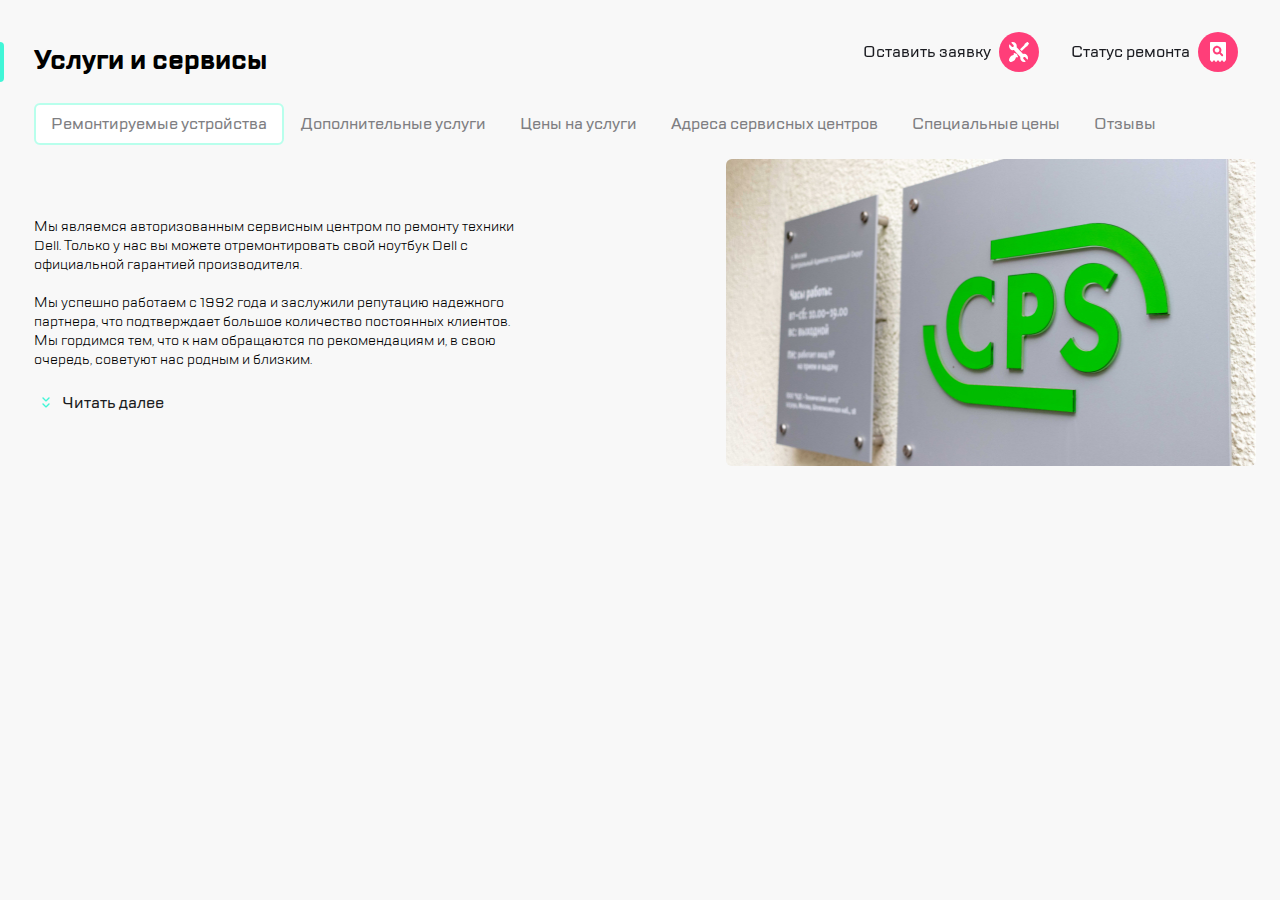
==== index.html @ 5c280b54 "first commit" ====
<!DOCTYPE html>
<html lang="ru">
  <head>
    <meta charset="UTF-8" />
    <meta http-equiv="X-UA-Compatible" content="IE=edge" />
    <meta name="viewport" content="width=device-width, initial-scale=1.0" />
    <link href="css/fonts.css" rel="stylesheet" />
    <link href="css/styles.css" rel="stylesheet" />
    <title>CPS</title>
  </head>
  <body class="body">
    <header class="header">
      <nav class="navigation">
        <div class="navigation__inner-left">
          <a class="navigation__item navigation__item--icon--menu" href="#">
          </a>
          <a class="navigation__logo" href="#">
            <img src="img/svg/CPS-logo.svg" alt="Логотип CPS" />
          </a>
        </div>
        <div class="navigation__inner-right">
          <div class="navigation__additionally">
            <a class="navigation__item navigation__item--icon--phone" href="#">
            </a>
            <a class="navigation__item navigation__item--icon--chat" href="#">
            </a>
            <a class="navigation__item navigation__item--icon--avatar" href="#">
            </a>
          </div>
          <a class="navigation__button" href="#">
            <span class="navigation__text">Оставить заявку</span>
            <div class="navigation__item navigation__item--icon--prefs"></div>
          </a>
          <a class="navigation__button" href="#">
            <span class="navigation__text">Статус ремонта</span>
            <div class="navigation__item navigation__item--icon--search"></div>
          </a>
        </div>
      </nav>
    </header>

    <main class="main">
      <div class="wrapper">
        <div class="title">
          <h1>Услуги и сервисы</h1>
        </div>

        <div class="slide-menu">
          <button class="slide-menu__item slide-menu__item--active text">
            Ремонтируемые устройства
          </button>
          <button class="slide-menu__item text">Дополнительные услуги</button>
          <button class="slide-menu__item text">Цены на услуги</button>
          <button class="slide-menu__item text">
            Адреса сервисных центров
          </button>
          <button class="slide-menu__item text">Специальные цены</button>
          <button class="slide-menu__item text">Отзывы</button>
        </div>
      </div>

      <div class="container">
        <div class="wrapper">
          <p class="description">
            Мы являемся авторизованным сервисным центром по ремонту техники
            Dell. Только у нас вы можете отремонтировать свой ноутбук Dell с
            официальной гарантией производителя.<br /><br />
            Мы успешно работаем с 1992 года и заслужили репутацию надежного
            партнера, что подтверждает большое количество постоянных клиентов.
            Мы гордимся тем, что к нам обращаются по рекомендациям и, в свою
            очередь, советуют нас родным и близким.
          </p>

          <button class="read-more">
            <img src="img/svg/readmore.svg" alt="" />
            <span class="read-more__text text">Читать далее</span>
          </button>
        </div>
        <img class="image" src="img/CPS.jpg" alt="CPS баннер" />
      </div>
    </main>
  </body>
</html>
---- css/fonts.css ----
@font-face {
    font-family: 'TT Lakes';
    src: url('../fonts/TTLakes-Regular.ttf');
    src: local('../fonts/TT Lakes Regular'), local('TTLakes-Regular'),
        url('../fonts/TTLakes-Regular.eot?#iefix') format('embedded-opentype'),
        url('../fonts/TTLakes-Regular.woff') format('woff'),
        url('../fonts/TTLakes-Regular.ttf') format('truetype');
    font-weight: normal;
    font-style: normal;
}

@font-face {
    font-family: 'TT Lakes';
    src: url('../fonts/TTLakes-Bold.eot');
    src: local('../fonts/TT Lakes Bold'), local('TTLakes-Bold'),
        url('../fonts/TTLakes-Bold.eot?#iefix') format('embedded-opentype'),
        url('../fonts/TTLakes-Bold.woff') format('woff'),
        url('../fonts/TTLakes-Bold.ttf') format('truetype');
    font-weight: bold;
    font-style: normal;
}

@font-face {
    font-family: 'TT Lakes';
    src: url('../fonts/TTLakes-Medium.eot');
    src: local('../fonts/TT Lakes Medium'), local('TTLakes-Medium'),
        url('../fonts/TTLakes-Medium.eot?#iefix') format('embedded-opentype'),
        url('../fonts/TTLakes-Medium.woff') format('woff'),
        url('../fonts/TTLakes-Medium.ttf') format('truetype');
    font-weight: 500;
    font-style: normal;
}
---- css/styles.css ----
html {
    box-sizing: border-box;
}

*,
*:before,
*:after {
    box-sizing: inherit;
}

button {
    cursor: pointer;
}

.body {
    margin: 0;
    height: 100vh;

    font-family: 'TT Lakes';
    font-size: 14.4px;
}

.text {
    font-family: 'TT Lakes';
    font-size: 16px;
    font-weight: 500;
    color: #7E7E82;
}

@media (min-width: 320px) {

    /* ================ Header ================*/
    .header {
        height: 88px;
        border-bottom: 1px solid #D9FFF5;
        background-color: #fff;
        width: 100%;
        position: fixed;
        z-index: 1;
    }

    /* ================ Navigation ================*/
    .navigation {
        display: flex;
        margin: 18px 16px;
    }

    .navigation__inner-left,
    .navigation__inner-right {
        display: flex;
        align-items: center;
        width: 100%;
    }

    .navigation__inner-left {
        justify-content: flex-start;
    }

    .navigation__inner-right {
        justify-content: flex-end;
    }

    .navigation__additionally {
        display: none;
    }

    .navigation__item {
        background-color: #FF3E79;
        height: 40px;
        width: 40px;
        border-radius: 50%;

        margin-right: 16px;

        background-repeat: no-repeat;
        background-position: center;
    }

    .navigation__item--icon--menu {
        background-image: url("../img/svg/menu.svg");
    }

    .navigation__item--icon--phone {
        background-image: url("../img/svg/phone.svg");
    }

    .navigation__item--icon--chat {
        background-image: url("../img/svg/chat.svg");
    }

    .navigation__item--icon--avatar {
        background-image: url("../img/svg/avatar.svg");
    }

    .navigation__item--icon--prefs {
        background-image: url("../img/svg/prefs.svg");
    }

    .navigation__item--icon--search {
        background-image: url("../img/svg/search.svg");
    }

    .navigation__logo {
        padding-right: 16px;
        border-right: 1px solid #EAEAEA;
        margin-right: 16px;
    }

    .navigation__button {
        margin-right: 16px;
    }

    .navigation__item:last-child,
    .navigation__button:last-child {
        margin-right: 0px;
    }

    .navigation__text {
        display: none;
    }

    /* ================ Main ================*/
    .main {
        height: 100%;
        background-color: #F8F8F8;
        padding-top: 88px;
    }

    /* ================ Wrapper ================*/
    .wrapper {
        margin-left: 16px;
        margin-right: 16px;
    }

    /* ================ Title ================*/
    .title::before {
        content: "";
        background-color: #41F6D7;
        border-radius: 0px 140px 140px 0px;
        height: 40px;
        left: 0px;
        position: absolute;
        top: 113px;
        width: 4px;
        z-index: 0;
    }

    .title {
        font-size: 13.5px;
        margin-top: 27px;
    }

    /* ================ SlideMenu ================*/
    .slide-menu {
        margin-top: 25px;
        margin-bottom: 7px;
        padding-bottom: 7px;
        white-space: nowrap;
        overflow: auto;
        display: flex;
    }

    .slide-menu__item {
        padding: 8px 15px;
        border: 2px solid transparent;
        background-color: transparent;
        border-radius: 6px;
    }

    .slide-menu__item:focus,
    .slide-menu__item--active {
        border-color: #B8FFEC;
        background-color: #fff;
    }

    .slide-menu__item:hover {
        color: #1B1C21;
    }

    /* ================ Container ================*/
    .container {
        display: flex;
        flex-direction: column;
    }

    /* ================ Description ================*/
    .description {
        margin-top: 10px;
        margin-bottom: 10px;
        height: 95px;
        overflow: hidden;
    }

    /* ================ ReadMore ================*/
    .read-more {
        background-color: transparent;
        border: none;
        padding: 4.5px 8px;
    }

    .read-more__text {
        padding-left: 8px;
        color: #1B1C21;
    }

    /* ================ Image ================*/
    .image {
        margin-top: 16px;
    }

}

@media (min-width: 784px) {

    /* ================ Navigation ================*/
    .navigation {
        margin: 18px 24px;
    }

    .navigation__logo {
        padding-right: 0;
        border-right: none;
        padding-left: 20px;
        border-left: 1px solid #EAEAEA;
    }

    .navigation__item,
    .navigation__button {
        margin-right: 20px;
    }

    .navigation__additionally {
        padding-right: 20px;
        display: flex;
        margin-right: 20px;
        border-right: 1px solid #EAEAEA;
    }

    /* ================ Wrapper ================*/
    .wrapper {
        margin-left: 24px;
        margin-right: 24px;
    }

    /* ================ Container ================*/
    .container {
        flex-direction: row;
        align-items: center;
        justify-content: space-between;
        margin-right: 24px;
    }

    /* ================ Description ================*/
    .description {
        width: 312px;
        height: 150px;
    }

    /* ================ Image ================*/
    .image {
        border-radius: 6px;
        margin: 0;
        width: 360px;
        height: 208px;
    }
}

@media (min-width: 1120px) {

    /* ================ Header ================*/
    .header {
        background-color: transparent;
        border: none;
    }

    /* ================ Navigation ================*/
    .navigation {
        margin: 32px 42px;
    }

    .navigation__text {
        display: block;
        color: #1B1C21;
        font-weight: 500;
        font-size: 16px;
        margin-right: 8px;
    }

    .navigation__button {
        display: flex;
        align-items: center;

        text-decoration: none;
        margin-right: 32px;
    }

    .navigation__inner-left {
        display: none;
    }

    .navigation__additionally {
        display: none;
    }

    /* ================ Main ================*/
    .main {
        padding-top: 15px;
    }

    /* ================ Wrapper ================*/
    .wrapper {
        margin-left: 34px;
        margin-right: 34px;
    }

    /* ================ Title ================*/
    .title::before {
        top: 42px;
        /* left: 10%; */
        /* position: relative; */
    }

    /* ================ SlideMenu ================*/
    .slide-menu {
        flex-wrap: wrap;
    }

    /* ================ Description ================*/
    .description {
        width: 490px;
        height: 160px;
    }

    /* ================ Image ================*/
    .image {
        width: 530px;
        height: 307px;
    }
}
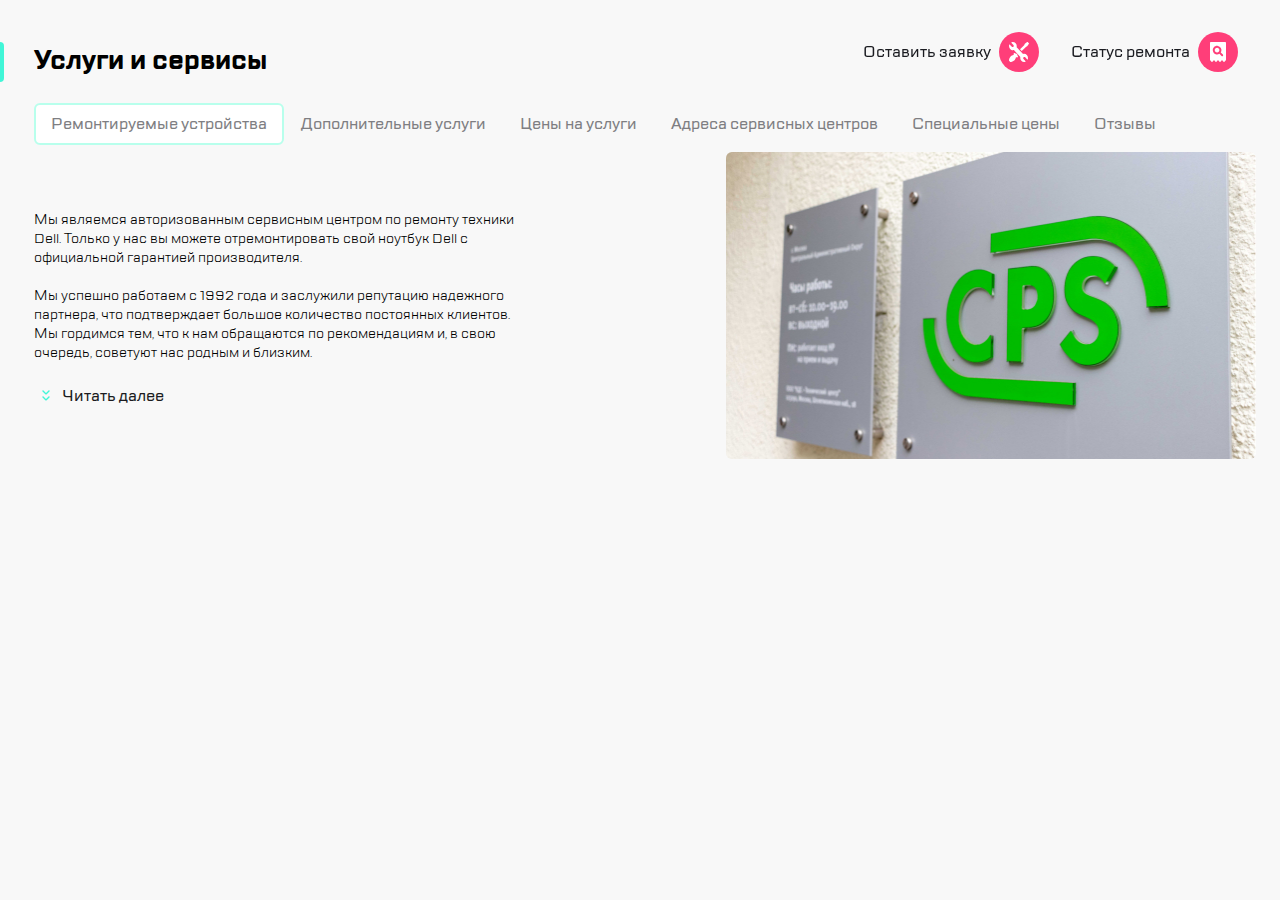
==== commit f9c48b54: "add pseudo element" ====
--- a/index.html
+++ b/index.html
@@ -17,6 +17,7 @@
           <a class="navigation__logo" href="#">
             <img src="img/svg/CPS-logo.svg" alt="Логотип CPS" />
           </a>
+          <div class="navigation__divider"></div>
         </div>
         <div class="navigation__inner-right">
           <div class="navigation__additionally">
@@ -26,6 +27,7 @@
             </a>
             <a class="navigation__item navigation__item--icon--avatar" href="#">
             </a>
+            <div class="navigation__divider"></div>
           </div>
           <a class="navigation__button" href="#">
             <span class="navigation__text">Оставить заявку</span>
--- a/css/styles.css
+++ b/css/styles.css
@@ -10,6 +10,12 @@
 
 button {
     cursor: pointer;
+}
+
+::-webkit-scrollbar {
+    width: 0px;
+    background: transparent;
+    /* make scrollbar transparent */
 }
 
 .body {
@@ -102,8 +108,13 @@
 
     .navigation__logo {
         padding-right: 16px;
-        border-right: 1px solid #EAEAEA;
-        margin-right: 16px;
+    }
+
+    .navigation__divider {
+        height: 32px;
+        width: 2px;
+        background-color: #EAEAEA;
+        align-self: center;
     }
 
     .navigation__button {
@@ -154,7 +165,6 @@
     .slide-menu {
         margin-top: 25px;
         margin-bottom: 7px;
-        padding-bottom: 7px;
         white-space: nowrap;
         overflow: auto;
         display: flex;
@@ -219,9 +229,12 @@
 
     .navigation__logo {
         padding-right: 0;
-        border-right: none;
         padding-left: 20px;
-        border-left: 1px solid #EAEAEA;
+        order: 1;
+    }
+
+    .navigation__divider {
+        order: 0;
     }
 
     .navigation__item,
@@ -232,8 +245,6 @@
     .navigation__additionally {
         padding-right: 20px;
         display: flex;
-        margin-right: 20px;
-        border-right: 1px solid #EAEAEA;
     }
 
     /* ================ Wrapper ================*/
@@ -316,8 +327,6 @@
     /* ================ Title ================*/
     .title::before {
         top: 42px;
-        /* left: 10%; */
-        /* position: relative; */
     }
 
     /* ================ SlideMenu ================*/
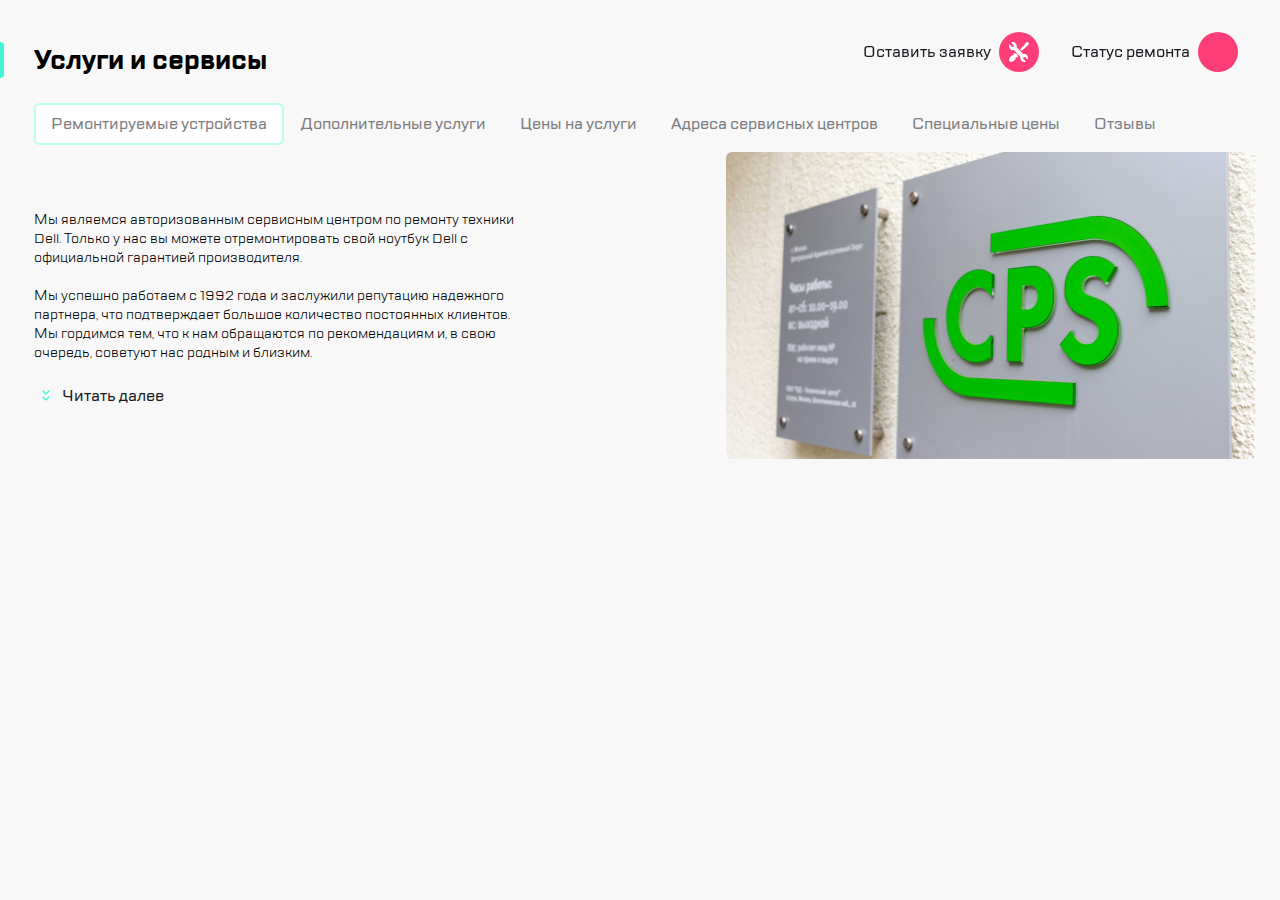
==== commit fa7dea9d: "fix styles & edit html" ====
--- a/index.html
+++ b/index.html
@@ -35,30 +35,28 @@
           </a>
           <a class="navigation__button" href="#">
             <span class="navigation__text">Статус ремонта</span>
-            <div class="navigation__item navigation__item--icon--search"></div>
+            <div
+              class="navigation__item navigation__item--icon--checkstatus"
+            ></div>
           </a>
         </div>
       </nav>
     </header>
 
     <main class="main">
-      <div class="wrapper">
-        <div class="title">
-          <h1>Услуги и сервисы</h1>
-        </div>
+      <div class="title">
+        <h1>Услуги и сервисы</h1>
+      </div>
 
-        <div class="slide-menu">
-          <button class="slide-menu__item slide-menu__item--active text">
-            Ремонтируемые устройства
-          </button>
-          <button class="slide-menu__item text">Дополнительные услуги</button>
-          <button class="slide-menu__item text">Цены на услуги</button>
-          <button class="slide-menu__item text">
-            Адреса сервисных центров
-          </button>
-          <button class="slide-menu__item text">Специальные цены</button>
-          <button class="slide-menu__item text">Отзывы</button>
-        </div>
+      <div class="slide-menu wrapper">
+        <button class="slide-menu__item slide-menu__item--active text">
+          Ремонтируемые устройства
+        </button>
+        <button class="slide-menu__item text">Дополнительные услуги</button>
+        <button class="slide-menu__item text">Цены на услуги</button>
+        <button class="slide-menu__item text">Адреса сервисных центров</button>
+        <button class="slide-menu__item text">Специальные цены</button>
+        <button class="slide-menu__item text">Отзывы</button>
       </div>
 
       <div class="container">
--- a/css/styles.css
+++ b/css/styles.css
@@ -9,7 +9,16 @@
 }
 
 button {
+    border: 0;
+    padding: 0;
     cursor: pointer;
+    background: none;
+}
+
+ul {
+    list-style: none;
+    padding: 0;
+    margin: 0;
 }
 
 ::-webkit-scrollbar {
@@ -30,194 +39,211 @@
     font-family: 'TT Lakes';
     font-size: 16px;
     font-weight: 500;
+}
+
+
+/* ================ Header ================*/
+.header {
+    height: 88px;
+    border-bottom: 1px solid #D9FFF5;
+    background-color: #fff;
+    width: 100%;
+    position: fixed;
+    z-index: 1;
+}
+
+/* ================ Navigation ================*/
+.navigation {
+    display: flex;
+    margin: 18px 16px;
+}
+
+.navigation__inner-left,
+.navigation__inner-right {
+    display: flex;
+    align-items: center;
+    width: 100%;
+}
+
+.navigation__inner-left {
+    justify-content: flex-start;
+}
+
+.navigation__inner-right {
+    justify-content: flex-end;
+}
+
+.navigation__additionally {
+    display: none;
+}
+
+.navigation__item {
+    background-color: #FF3E79;
+    height: 40px;
+    width: 40px;
+    border-radius: 50%;
+
+    margin-right: 16px;
+
+    background-repeat: no-repeat;
+    background-position: center;
+}
+
+.navigation__item:hover {
+    transform: scale(1.05) rotate(5deg);
+    filter: contrast(200%);
+    filter: drop-shadow(0 0 10px #00000059);
+    transition: all .4s;
+}
+
+.navigation__item--position--right {
+    margin-left: auto;
+}
+
+.navigation__item--icon--menu {
+    background-image: url("../img/svg/menu.svg");
+}
+
+.navigation__item--icon--phone {
+    background-image: url("../img/svg/phone.svg");
+}
+
+.navigation__item--icon--chat {
+    background-image: url("../img/svg/chat.svg");
+}
+
+.navigation__item--icon--avatar {
+    background-image: url("../img/svg/avatar.svg");
+}
+
+.navigation__item--icon--prefs {
+    background-image: url("../img/svg/prefs.svg");
+}
+
+.navigation__item--icon--checkstatus {
+    background-image: url("../img/svg/checkstatus.svg");
+}
+
+.navigation__item--icon--close {
+    background-image: url("../img/svg/close.svg");
+}
+
+.navigation__item--icon--search {
+    background-image: url("../img/svg/search.svg");
+}
+
+.navigation__logo {
+    padding-right: 16px;
+}
+
+.navigation__divider {
+    height: 32px;
+    width: 2px;
+    background-color: #EAEAEA;
+    align-self: center;
+}
+
+.navigation__button {
+    margin-right: 16px;
+}
+
+.navigation__item:last-child,
+.navigation__button:last-child {
+    margin-right: 0px;
+}
+
+.navigation__text {
+    display: none;
+}
+
+/* ================ Main ================*/
+.main {
+    height: 100%;
+    background-color: #F8F8F8;
+    padding-top: 88px;
+}
+
+/* ================ Wrapper ================*/
+.wrapper {
+    margin-left: 16px;
+    margin-right: 16px;
+}
+
+/* ================ Title ================*/
+.title::before {
+    content: "";
+    background-color: #41F6D7;
+    border-radius: 0px 140px 140px 0px;
+    height: 36px;
+    left: 0px;
+    position: absolute;
+    width: 4px;
+    z-index: 0;
+}
+
+.title {
+    font-size: 13.5px;
+    margin-top: 27px;
+    position: relative;
+    padding-left: 16px;
+}
+
+/* ================ SlideMenu ================*/
+.slide-menu {
+    margin-top: 25px;
+    margin-bottom: 7px;
+    white-space: nowrap;
+    overflow: auto;
+    display: flex;
+}
+
+.slide-menu__item {
+    padding: 8px 15px;
+    border: 2px solid transparent;
+    background-color: transparent;
+    border-radius: 6px;
     color: #7E7E82;
 }
 
-@media (min-width: 320px) {
-
-    /* ================ Header ================*/
-    .header {
-        height: 88px;
-        border-bottom: 1px solid #D9FFF5;
-        background-color: #fff;
-        width: 100%;
-        position: fixed;
-        z-index: 1;
-    }
-
-    /* ================ Navigation ================*/
-    .navigation {
-        display: flex;
-        margin: 18px 16px;
-    }
-
-    .navigation__inner-left,
-    .navigation__inner-right {
-        display: flex;
-        align-items: center;
-        width: 100%;
-    }
-
-    .navigation__inner-left {
-        justify-content: flex-start;
-    }
-
-    .navigation__inner-right {
-        justify-content: flex-end;
-    }
-
-    .navigation__additionally {
-        display: none;
-    }
-
-    .navigation__item {
-        background-color: #FF3E79;
-        height: 40px;
-        width: 40px;
-        border-radius: 50%;
-
-        margin-right: 16px;
-
-        background-repeat: no-repeat;
-        background-position: center;
-    }
-
-    .navigation__item--icon--menu {
-        background-image: url("../img/svg/menu.svg");
-    }
-
-    .navigation__item--icon--phone {
-        background-image: url("../img/svg/phone.svg");
-    }
-
-    .navigation__item--icon--chat {
-        background-image: url("../img/svg/chat.svg");
-    }
-
-    .navigation__item--icon--avatar {
-        background-image: url("../img/svg/avatar.svg");
-    }
-
-    .navigation__item--icon--prefs {
-        background-image: url("../img/svg/prefs.svg");
-    }
-
-    .navigation__item--icon--search {
-        background-image: url("../img/svg/search.svg");
-    }
-
-    .navigation__logo {
-        padding-right: 16px;
-    }
-
-    .navigation__divider {
-        height: 32px;
-        width: 2px;
-        background-color: #EAEAEA;
-        align-self: center;
-    }
-
-    .navigation__button {
-        margin-right: 16px;
-    }
-
-    .navigation__item:last-child,
-    .navigation__button:last-child {
-        margin-right: 0px;
-    }
-
-    .navigation__text {
-        display: none;
-    }
-
-    /* ================ Main ================*/
-    .main {
-        height: 100%;
-        background-color: #F8F8F8;
-        padding-top: 88px;
-    }
-
-    /* ================ Wrapper ================*/
-    .wrapper {
-        margin-left: 16px;
-        margin-right: 16px;
-    }
-
-    /* ================ Title ================*/
-    .title::before {
-        content: "";
-        background-color: #41F6D7;
-        border-radius: 0px 140px 140px 0px;
-        height: 40px;
-        left: 0px;
-        position: absolute;
-        top: 113px;
-        width: 4px;
-        z-index: 0;
-    }
-
-    .title {
-        font-size: 13.5px;
-        margin-top: 27px;
-    }
-
-    /* ================ SlideMenu ================*/
-    .slide-menu {
-        margin-top: 25px;
-        margin-bottom: 7px;
-        white-space: nowrap;
-        overflow: auto;
-        display: flex;
-    }
-
-    .slide-menu__item {
-        padding: 8px 15px;
-        border: 2px solid transparent;
-        background-color: transparent;
-        border-radius: 6px;
-    }
-
-    .slide-menu__item:focus,
-    .slide-menu__item--active {
-        border-color: #B8FFEC;
-        background-color: #fff;
-    }
-
-    .slide-menu__item:hover {
-        color: #1B1C21;
-    }
-
-    /* ================ Container ================*/
-    .container {
-        display: flex;
-        flex-direction: column;
-    }
-
-    /* ================ Description ================*/
-    .description {
-        margin-top: 10px;
-        margin-bottom: 10px;
-        height: 95px;
-        overflow: hidden;
-    }
-
-    /* ================ ReadMore ================*/
-    .read-more {
-        background-color: transparent;
-        border: none;
-        padding: 4.5px 8px;
-    }
-
-    .read-more__text {
-        padding-left: 8px;
-        color: #1B1C21;
-    }
-
-    /* ================ Image ================*/
-    .image {
-        margin-top: 16px;
-    }
-
+.slide-menu__item:focus,
+.slide-menu__item--active {
+    border-color: #B8FFEC;
+    background-color: #fff;
+}
+
+.slide-menu__item:hover {
+    color: #1B1C21;
+}
+
+/* ================ Container ================*/
+.container {
+    display: flex;
+    flex-direction: column;
+}
+
+/* ================ Description ================*/
+.description {
+    margin-top: 10px;
+    margin-bottom: 10px;
+    height: 95px;
+    overflow: hidden;
+}
+
+/* ================ ReadMore ================*/
+.read-more {
+    background-color: transparent;
+    border: none;
+    padding: 4.5px 8px;
+}
+
+.read-more__text {
+    padding-left: 8px;
+    color: #1B1C21;
+}
+
+/* ================ Image ================*/
+.image {
+    margin-top: 16px;
 }
 
 @media (min-width: 784px) {
@@ -251,6 +277,11 @@
     .wrapper {
         margin-left: 24px;
         margin-right: 24px;
+    }
+
+    /* ================ Title ================*/
+    .title {
+        padding-left: 24px;
     }
 
     /* ================ Container ================*/
@@ -325,8 +356,8 @@
     }
 
     /* ================ Title ================*/
-    .title::before {
-        top: 42px;
+    .title {
+        padding-left: 34px;
     }
 
     /* ================ SlideMenu ================*/
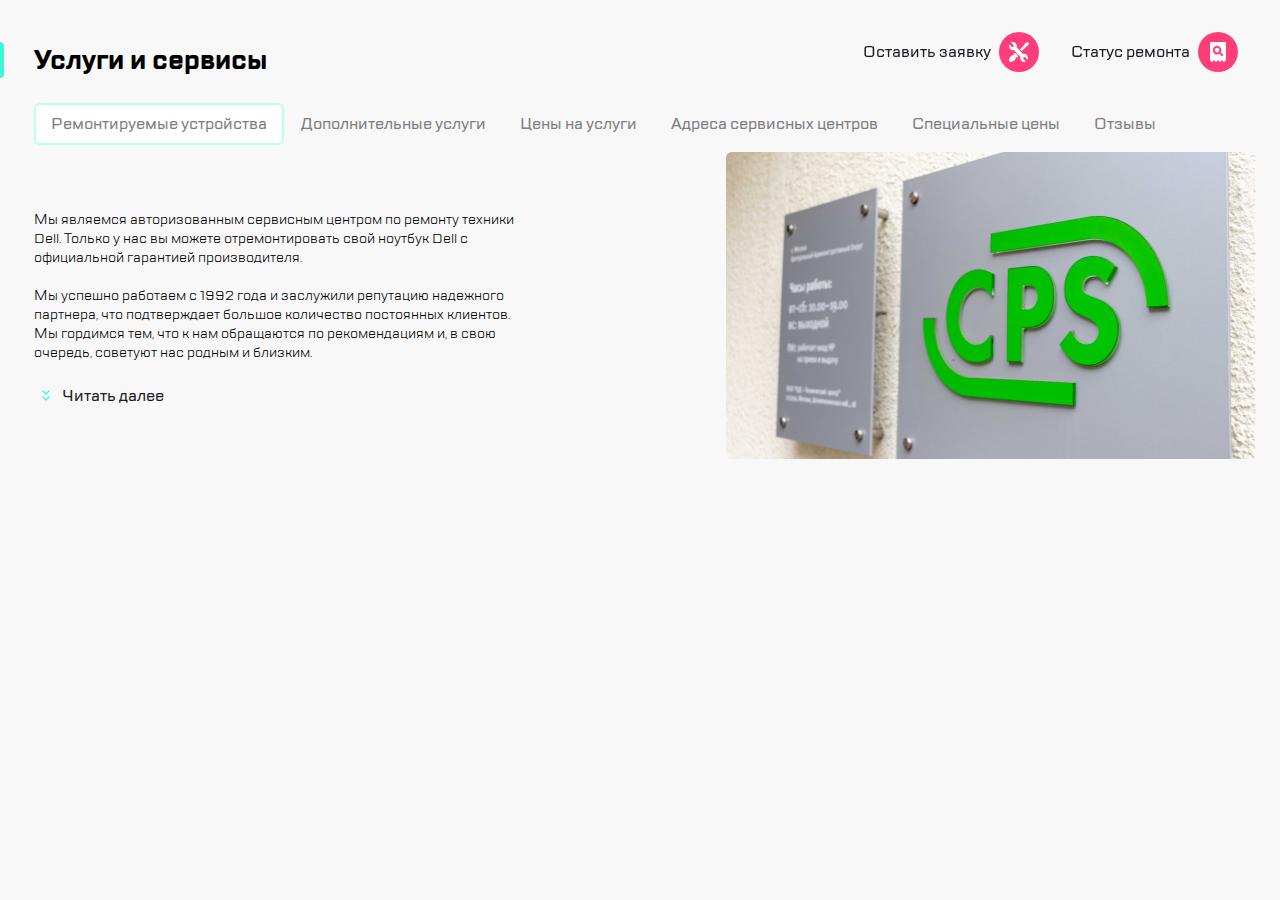
==== commit ef2e30cf: "fix bem" ====
--- a/index.html
+++ b/index.html
@@ -43,20 +43,20 @@
       </nav>
     </header>
 
-    <main class="main">
+    <div class="main-content">
       <div class="title">
         <h1>Услуги и сервисы</h1>
       </div>
 
       <div class="slide-menu wrapper">
-        <button class="slide-menu__item slide-menu__item--active text">
+        <a href="#" class="slide-menu__item slide-menu__item--active text">
           Ремонтируемые устройства
-        </button>
-        <button class="slide-menu__item text">Дополнительные услуги</button>
-        <button class="slide-menu__item text">Цены на услуги</button>
-        <button class="slide-menu__item text">Адреса сервисных центров</button>
-        <button class="slide-menu__item text">Специальные цены</button>
-        <button class="slide-menu__item text">Отзывы</button>
+        </a>
+        <a href="#" class="slide-menu__item text">Дополнительные услуги</a>
+        <a href="#" class="slide-menu__item text">Цены на услуги</a>
+        <a href="#" class="slide-menu__item text">Адреса сервисных центров</a>
+        <a href="#" class="slide-menu__item text">Специальные цены</a>
+        <a href="#" class="slide-menu__item text">Отзывы</a>
       </div>
 
       <div class="container">
@@ -78,6 +78,6 @@
         </div>
         <img class="image" src="img/CPS.jpg" alt="CPS баннер" />
       </div>
-    </main>
+    </div>
   </body>
 </html>
--- a/css/styles.css
+++ b/css/styles.css
@@ -156,8 +156,8 @@
     display: none;
 }
 
-/* ================ Main ================*/
-.main {
+/* ================ Main Content ================*/
+.main-content {
     height: 100%;
     background-color: #F8F8F8;
     padding-top: 88px;
@@ -203,6 +203,7 @@
     background-color: transparent;
     border-radius: 6px;
     color: #7E7E82;
+    text-decoration: none;
 }
 
 .slide-menu__item:focus,
@@ -344,8 +345,8 @@
         display: none;
     }
 
-    /* ================ Main ================*/
-    .main {
+    /* ================ Main Content ================*/
+    .main-content {
         padding-top: 15px;
     }
 
